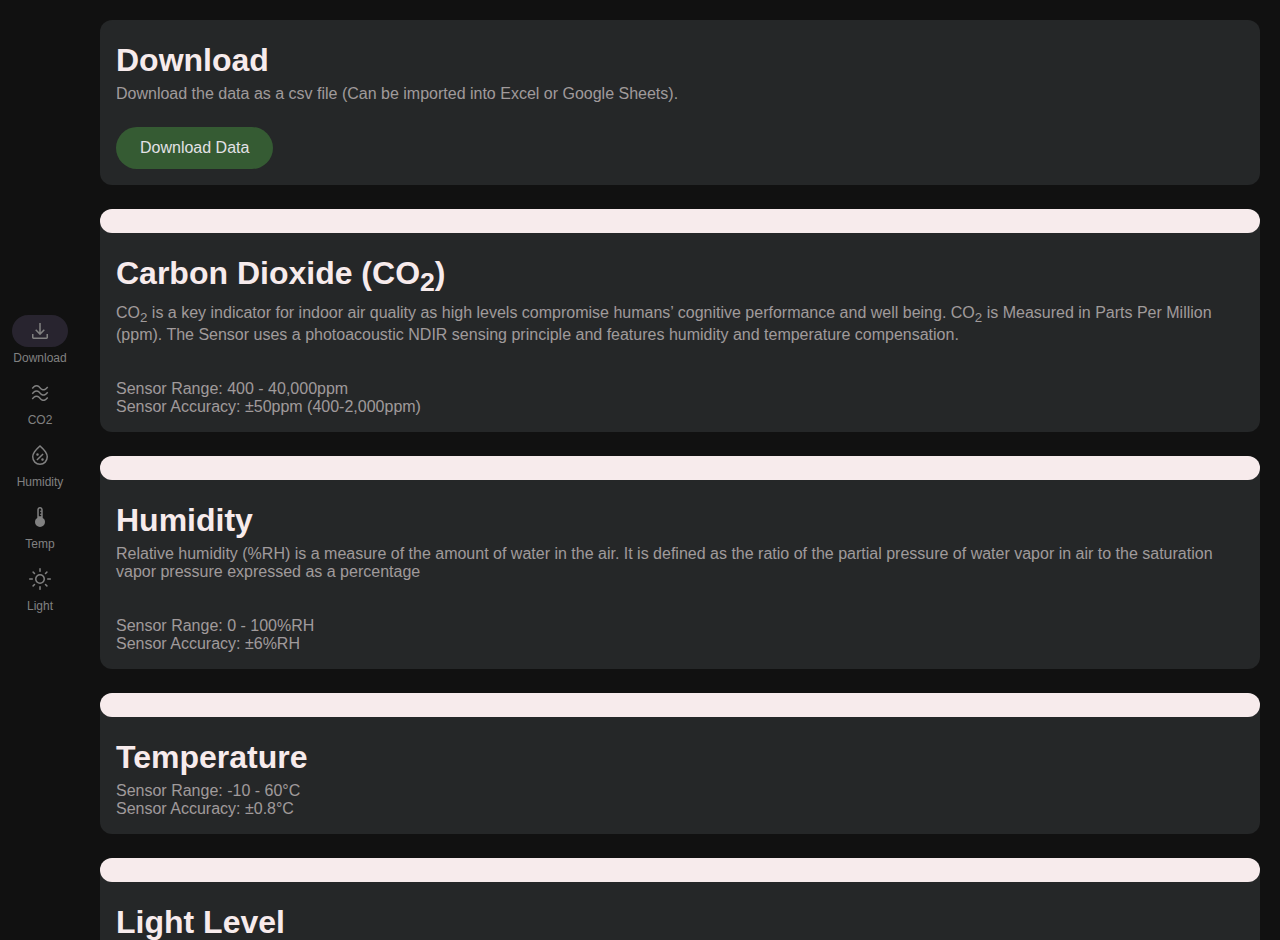
==== data source (not gzipped)/index.html @ 87ccb161 "Updated Webserver For CO2 Data" ====
<!DOCTYPE html>
<html>

<head>
    <meta name="viewport" content="width=device-width, initial-scale=1">
    <title>Kea CO2</title>
    <link rel="stylesheet" href="index.css">
    <script src="apexcharts.min.js"></script>
</head>
<script>
    function select(element) {
        document.querySelectorAll('.selected').forEach(e => { e.classList.remove('selected') })
        element.querySelector('.activeIndicator').classList.add('selected')
    }
</script>

<body>
    <div class="page">
        <div class="sideBar">
            <a href="#download">
                <div class="item" onclick="select(this)">
                    <div class="activeIndicator selected">
                        <img class="icon" src="download.svg">
                    </div>
                    <div class="label">Download</div>
                </div>
            </a>
            <a href="#CO2">
                <div class="item" onclick="select(this)">
                    <div class="activeIndicator">
                        <img class="icon" src="co2.svg">
                    </div>
                    <div class="label">CO2</div>
                </div>
            </a>
            <a href="#Humidity">
                <div class="item" onclick="select(this)">
                    <div class="activeIndicator">
                        <img class="icon" src="humidity.svg">
                    </div>
                    <div class="label">Humidity</div>
                </div>
            </a>
            <a href="#Temperature">
                <div class="item" onclick="select(this)">
                    <div class="activeIndicator">
                        <img class="icon" src="temperature.svg">
                    </div>
                    <div class="label">Temp</div>
                </div>
            </a>
            <a href="#Light">
                <div class="item" onclick="select(this)">
                    <div class="activeIndicator">
                        <img class="icon" src="light.svg">
                    </div>
                    <div class="label">Light</div>
                </div>
            </a>
        </div>
        <div class="content">
            <div class="card" id="download">
                <div class="cardContent">
                    <h1>Download</h1>
                    <p>Download the data as a csv file (Can be imported into Excel or Google Sheets).</p>
                    <a href="Kea-CO2-Data.csv" download="Kea-CO2-Data.csv">
                        <div class="cardButton">Download Data</div>
                    </a>
                </div>
            </div>
            <div class="card" id="CO2">
                <div class="chart" id="chartCO2"></div>
                <div class="cardContent">
                    <h1>Carbon Dioxide (CO<sub>2</sub>)</h1>
                    <p>
                        CO<sub>2</sub> is a key indicator for indoor air quality as high levels compromise humans’
                        cognitive performance and well being.
                        CO<sub>2</sub> is Measured in Parts Per Million (ppm).
                        The Sensor uses a photoacoustic NDIR sensing principle and features humidity and temperature
                        compensation.
                    </p>
                    <br></br>
                    <p>Sensor Range: 400 - 40,000ppm</p>
                    <p>Sensor Accuracy: &plusmn;50ppm (400-2,000ppm)</p>
                </div>
            </div>
            <div class="card" id="Humidity">
                <div class="chart" id="chartHumidity"></div>
                <div class="cardContent">
                    <h1>Humidity</h1>
                    <p>
                        Relative humidity (%RH) is a measure of the amount of water in the air.
                        It is defined as the ratio of the partial pressure of water vapor in air to the saturation vapor
                        pressure expressed as a percentage
                    </p>
                    <br></br>
                    <p>Sensor Range: 0 - 100%RH</p>
                    <p>Sensor Accuracy: &plusmn;6%RH</p>
                </div>
            </div>
            <div class="card" id="temperature">
                <div class="chart" id="chartTemperature"></div>
                <div class="cardContent">
                    <h1>Temperature</h1>
                    <p>Sensor Range: -10 - 60&deg;C</p>
                    <p>Sensor Accuracy: &plusmn;0.8&deg;C</p>
                </div>
            </div>
            <div class="card" id="Light">
                <div class="chart" id="chartLight"></div>
                <div class="cardContent">
                    <h1>Light Level</h1>
                    <p>
                        Lux (symbol: lx) is the SI unit of illuminance per unit area. It is equal to one lumen per
                        square metre.
                        The Sensor features 50 Hz and 60 Hz (Mains Power) flicker noise rejection.
                    </p>
                    <br></br>
                    <p>Sensor Range: 0 - 120,000lx</p>
                    <p>Sensor Resolution: &plusmn;0.004lx</p>
                </div>
            </div>
        </div>
    </div>
</body>

<script>
    var numberOfDataSeries = 4
    var defaultChartOptions = {
        series: [{
            name: "Default Series Name",
            data: []
        }],
        chart: {
            type: 'line',
            height: 350,
            animations: {
                easing: 'easein',
            },
            fontFamily: 'Lato, sans-serif',
            foreColor: '#111',
            // zoom: {
            //     enabled: true,
            //     autoScaleYaxis: false,
            //     zoomedArea: {
            //         fill: {
            //             color: '#f5f5f5',
            //             opacity: 0.4
            //         },
            //         stroke: {
            //             color: '#f5f5f5',
            //             opacity: 0.4,
            //             width: 1
            //         }
            //     }
            // },
            toolbar: {
                show: true,
                tools: {
                    download: '<img class="icon" src="download.svg" width="50">',
                    selection: false,
                    zoom: false,
                    zoomin: false,
                    zoomout: false,
                    pan: false,
                    reset: false,
                }
            },
        },
        //color: '#111',
        dataLabels: {
            enabled: true,
            style: {
                fontSize: '14px',
                fontFamily: 'Lato, sans-serif',
            },
            background: {
                enabled: true,
                foreColor: '#f5f5f5',
                padding: 8,
                borderRadius: 12,
                borderWidth: 0,
                opacity: 1,
            },
        },
        stroke: {
            curve: 'smooth'
        },
        grid: {
            show: false,
        },
        markers: {
            size: 0,
            hover: {
                size: 0,
            }
        },
        xaxis: {
            axisTicks: {
                color: '#111',
            },
            axisBorder: {
                show: true,
                color: '#111',
            },
            labels: {
                style: {
                    fontSize: '12px',
                    fontWeight: 300,
                },
            },
        },
        yaxis: {
            title: {
                style: {
                    fontSize: '12px',
                    fontWeight: 300,
                },
            },
            axisTicks: {
                color: '#111',
                show: true,
            },
            axisBorder: {
                show: true,
                color: '#111',
            },
            labels: {
                style: {
                    colors: '#111',
                    fontSize: '12px',
                    fontFamily: 'Lato, sans-serif',
                    fontWeight: 300,
                },
            },
        },
    };

    var co2Options = Object.assign({}, JSON.parse(JSON.stringify(defaultChartOptions))) // clone the defaults, then overload the specifics
    co2Options.series[0].name = "CO2"
    co2Options.yaxis.title.text = 'Parts Per Million (PPM)'
    co2Options.series[0].color = '#70AE6E'

    var humidityOptions = Object.assign({}, JSON.parse(JSON.stringify(defaultChartOptions))) // clone the defaults, then overload the specifics
    humidityOptions.series[0].name = "Humidity"
    humidityOptions.yaxis.title.text = 'Relative humidity (%RH)'
    humidityOptions.series[0].color = '#333745'

    var temperatureOptions = Object.assign({}, JSON.parse(JSON.stringify(defaultChartOptions))) // clone the defaults, then overload the specifics
    temperatureOptions.series[0].name = "Temperature"
    temperatureOptions.yaxis.title.text = 'Temperature (\xB0C)'
    temperatureOptions.series[0].color = '#FE5F55'

    var lightOptions = Object.assign({}, JSON.parse(JSON.stringify(defaultChartOptions))) // clone the defaults, then overload the specifics
    lightOptions.series[0].name = "Light Level"
    lightOptions.yaxis.title.text = 'Lux (lm/m\xB2)'
    lightOptions.series[0].color = '#8B6220'

    var chartCO2 = new ApexCharts(document.querySelector("#chartCO2"), co2Options);
    var chartHumidity = new ApexCharts(document.querySelector("#chartHumidity"), humidityOptions);
    var chartTemperature = new ApexCharts(document.querySelector("#chartTemperature"), temperatureOptions);
    var chartLight = new ApexCharts(document.querySelector("#chartLight"), lightOptions);

    window.onload = getData

    function getData() {
        var xhttp = new XMLHttpRequest();
        xhttp.onreadystatechange = function () {
            if (this.readyState == 4 && this.status == 200) {
                var lines = this.responseText.split("\n");
                lines && lines.forEach((line, lineNumber) => {
                    line = line.replace(/,\s*$/, "") // remove any trailing comma and white space
                    var rowValues = line.split(",")
                    if (rowValues.length != (numberOfDataSeries + 1)) { // skip incomplete lines
                        console.log(`Line #${lineNumber} has ${rowValues.length} values, but we were expecting ${numberOfDataSeries + 2}\nLine: ${line}`)
                    } else {
                        if (lineNumber != 0) { // ignore header row values
                            rowValues = rowValues.map(val => val.replace('\r', '')) // clean up \r from any values

                            co2Options.series[0].data.push({ x: `${rowValues[0]}`, y: rowValues[1] })
                            humidityOptions.series[0].data.push({ x: `${rowValues[0]}`, y: rowValues[2] })
                            temperatureOptions.series[0].data.push({ x: `${rowValues[0]}`, y: rowValues[3] })
                            lightOptions.series[0].data.push({ x: `${rowValues[0]}`, y: rowValues[4] })
                        }
                    }
                })
                // push null value at end (x is a non-breaking space)
                co2Options.series[0].data.push({ x: '\xa0', y: null })
                humidityOptions.series[0].data.push({ x: '\xa0', y: null })
                temperatureOptions.series[0].data.push({ x: '\xa0', y: null })
                lightOptions.series[0].data.push({ x: '\xa0', y: null })

                chartCO2.render()
                chartHumidity.render()
                chartTemperature.render()
                chartLight.render()
            }
        };
        xhttp.open("GET", "Kea-CO2-Data.csv", true);
        xhttp.send();
    }
</script>

</html>
---- data source (not gzipped)/index.css ----
body {
    margin: 0;
    background-color: #111;
    font-family: "Lato", sans-serif;
}

div.debug { /* remove debug to enable */
    border-width: 1px;
    border-color: #818181;
    border-style: dotted;
}

.page {
    display: flex;
}

.content {
    overflow: auto;
    height: 100vh;
    width: 100vw;
    padding: 20px;
}

.chart {
    border-radius: 12px;
    background: #F7EBEC;
    padding: 12px; 
}

.card {
    border-radius: 12px;
    background: #252728;
    padding: 0px;
    margin-bottom: 24px;
}

.cardContent {
    padding:16px; 
}

h1  {
    color:#F7EBEC;
    margin-top:6px;
    margin-bottom:6px;
    font-family:"Lato", sans-serif;
}

p  {
    color:#f7ebec97;
    font-family:"Lato", sans-serif;
    font-size: 16px;
    font-weight:lighter;
    margin-top:0px;
    margin-bottom:0px;
}

.cardButton {
    text-decoration:none;
    width:fit-content;
    border-radius:24px;
    background:#355B33;
    margin-top:24px;
    padding: 12px 24px 12px 24px;
    font-weight:100;
    font-size:16px;
    color:#e3e2e6;
    text-align:center;
}

/* .content>p {
    color: #f7ebeca6;
} */

.activeIndicator {
    display: flex;
    height: 32px;
    width: 56px;
    border-radius: 16px;
    margin: 0px 12px 4px 12px;
}

.icon {
    height: 24px;
    width: 24px;
    margin-left: auto;
    margin-right: auto;
    padding: 4px;
}

.sideBar {
    display: flex;
    flex-direction: column;
    width: 80px;
    justify-content: center;
}

.sideBar>a {
    text-decoration: none;
    padding-bottom: 12px;
}

a {
    text-decoration: none;
}

.sideBar>a>.item>.label {
    font-weight: 300;
    font-size: 12px;
    color: #818181;
    text-align: center;
}

.sideBar>a>.item:hover .activeIndicator,
.selected {
    background-color: #28242f;
}
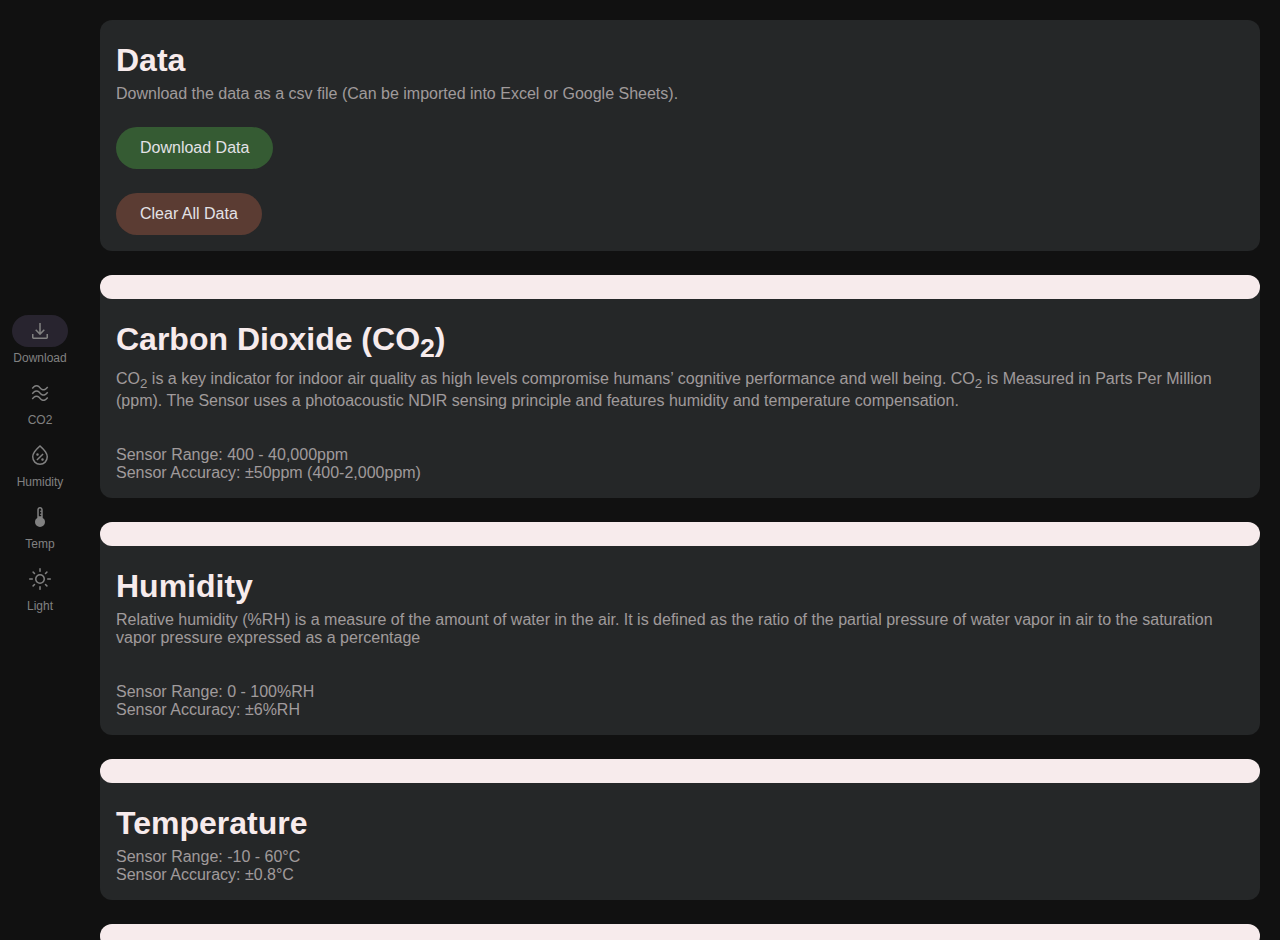
==== commit f022b6fb: "Clear Data Button added" ====
--- a/data source (not gzipped)/index.html
+++ b/data source (not gzipped)/index.html
@@ -60,12 +60,21 @@
         </div>
         <div class="content">
             <div class="card" id="download">
-                <div class="cardContent">
-                    <h1>Download</h1>
+                <div class="cardContent" style="padding:16px; ">
+                    <h1>Data</h1>
                     <p>Download the data as a csv file (Can be imported into Excel or Google Sheets).</p>
-                    <a href="Kea-CO2-Data.csv" download="Kea-CO2-Data.csv">
-                        <div class="cardButton">Download Data</div>
-                    </a>
+                    <div class="flex-container">
+                        <div class = "flex-box">
+                            <a href="Kea-CO2-Data.csv" download="Kea-CO2-Data.csv">
+                                <div class="cardButton"  style = "background:#355B33;">Download Data</div>
+                            </a>
+                        </div>
+                        <div class = "flex-box">
+                            <a href="clear.html">
+                                <div class="cardButton" style = "background:#5b3c33;">Clear All Data</div>
+                            </a>
+                        </div>
+                    </div>
                 </div>
             </div>
             <div class="card" id="CO2">
@@ -98,7 +107,7 @@
                     <p>Sensor Accuracy: &plusmn;6%RH</p>
                 </div>
             </div>
-            <div class="card" id="temperature">
+            <div class="card" id="Temperature">
                 <div class="chart" id="chartTemperature"></div>
                 <div class="cardContent">
                     <h1>Temperature</h1>
@@ -117,7 +126,7 @@
                     </p>
                     <br></br>
                     <p>Sensor Range: 0 - 120,000lx</p>
-                    <p>Sensor Resolution: &plusmn;0.004lx</p>
+                    <p>Sensor Resolution: &plusmn;0.01lx</p>
                 </div>
             </div>
         </div>
@@ -125,35 +134,14 @@
 </body>
 
 <script>
-    var numberOfDataSeries = 4
     var defaultChartOptions = {
-        series: [{
-            name: "Default Series Name",
-            data: []
-        }],
         chart: {
             type: 'line',
+            decimalsInFloat: 0,
             height: 350,
             animations: {
-                easing: 'easein',
-            },
-            fontFamily: 'Lato, sans-serif',
-            foreColor: '#111',
-            // zoom: {
-            //     enabled: true,
-            //     autoScaleYaxis: false,
-            //     zoomedArea: {
-            //         fill: {
-            //             color: '#f5f5f5',
-            //             opacity: 0.4
-            //         },
-            //         stroke: {
-            //             color: '#f5f5f5',
-            //             opacity: 0.4,
-            //             width: 1
-            //         }
-            //     }
-            // },
+                enabled: false,
+            },
             toolbar: {
                 show: true,
                 tools: {
@@ -167,138 +155,66 @@
                 }
             },
         },
-        //color: '#111',
-        dataLabels: {
-            enabled: true,
-            style: {
-                fontSize: '14px',
-                fontFamily: 'Lato, sans-serif',
-            },
-            background: {
-                enabled: true,
-                foreColor: '#f5f5f5',
-                padding: 8,
-                borderRadius: 12,
-                borderWidth: 0,
-                opacity: 1,
-            },
+        series: [],
+        noData: {
+            text: 'Loading Data...'
         },
         stroke: {
             curve: 'smooth'
         },
-        grid: {
-            show: false,
-        },
-        markers: {
-            size: 0,
-            hover: {
-                size: 0,
-            }
-        },
         xaxis: {
+            tickAmount: 5,
             axisTicks: {
-                color: '#111',
+                show: true,
             },
             axisBorder: {
                 show: true,
-                color: '#111',
-            },
-            labels: {
+            },
+            type: 'numeric',
+            title: {
+                text: 'Minutes',
                 style: {
-                    fontSize: '12px',
                     fontWeight: 300,
                 },
             },
         },
-        yaxis: {
-            title: {
-                style: {
-                    fontSize: '12px',
-                    fontWeight: 300,
-                },
-            },
-            axisTicks: {
-                color: '#111',
-                show: true,
-            },
-            axisBorder: {
-                show: true,
-                color: '#111',
-            },
-            labels: {
-                style: {
-                    colors: '#111',
-                    fontSize: '12px',
-                    fontFamily: 'Lato, sans-serif',
-                    fontWeight: 300,
-                },
-            },
-        },
     };
 
-    var co2Options = Object.assign({}, JSON.parse(JSON.stringify(defaultChartOptions))) // clone the defaults, then overload the specifics
-    co2Options.series[0].name = "CO2"
-    co2Options.yaxis.title.text = 'Parts Per Million (PPM)'
-    co2Options.series[0].color = '#70AE6E'
-
-    var humidityOptions = Object.assign({}, JSON.parse(JSON.stringify(defaultChartOptions))) // clone the defaults, then overload the specifics
-    humidityOptions.series[0].name = "Humidity"
-    humidityOptions.yaxis.title.text = 'Relative humidity (%RH)'
-    humidityOptions.series[0].color = '#333745'
-
-    var temperatureOptions = Object.assign({}, JSON.parse(JSON.stringify(defaultChartOptions))) // clone the defaults, then overload the specifics
-    temperatureOptions.series[0].name = "Temperature"
-    temperatureOptions.yaxis.title.text = 'Temperature (\xB0C)'
-    temperatureOptions.series[0].color = '#FE5F55'
-
-    var lightOptions = Object.assign({}, JSON.parse(JSON.stringify(defaultChartOptions))) // clone the defaults, then overload the specifics
-    lightOptions.series[0].name = "Light Level"
-    lightOptions.yaxis.title.text = 'Lux (lm/m\xB2)'
-    lightOptions.series[0].color = '#8B6220'
-
-    var chartCO2 = new ApexCharts(document.querySelector("#chartCO2"), co2Options);
-    var chartHumidity = new ApexCharts(document.querySelector("#chartHumidity"), humidityOptions);
-    var chartTemperature = new ApexCharts(document.querySelector("#chartTemperature"), temperatureOptions);
-    var chartLight = new ApexCharts(document.querySelector("#chartLight"), lightOptions);
-
-    window.onload = getData
-
-    function getData() {
-        var xhttp = new XMLHttpRequest();
-        xhttp.onreadystatechange = function () {
-            if (this.readyState == 4 && this.status == 200) {
-                var lines = this.responseText.split("\n");
-                lines && lines.forEach((line, lineNumber) => {
-                    line = line.replace(/,\s*$/, "") // remove any trailing comma and white space
-                    var rowValues = line.split(",")
-                    if (rowValues.length != (numberOfDataSeries + 1)) { // skip incomplete lines
-                        console.log(`Line #${lineNumber} has ${rowValues.length} values, but we were expecting ${numberOfDataSeries + 2}\nLine: ${line}`)
-                    } else {
-                        if (lineNumber != 0) { // ignore header row values
-                            rowValues = rowValues.map(val => val.replace('\r', '')) // clean up \r from any values
-
-                            co2Options.series[0].data.push({ x: `${rowValues[0]}`, y: rowValues[1] })
-                            humidityOptions.series[0].data.push({ x: `${rowValues[0]}`, y: rowValues[2] })
-                            temperatureOptions.series[0].data.push({ x: `${rowValues[0]}`, y: rowValues[3] })
-                            lightOptions.series[0].data.push({ x: `${rowValues[0]}`, y: rowValues[4] })
-                        }
-                    }
+    let charts = []
+    charts.push(new ApexCharts(document.querySelector("#chartCO2"), defaultChartOptions));
+    charts.push(new ApexCharts(document.querySelector("#chartHumidity"), defaultChartOptions));
+    charts.push(new ApexCharts(document.querySelector("#chartTemperature"), defaultChartOptions));
+    charts.push(new ApexCharts(document.querySelector("#chartLight"), defaultChartOptions));
+
+    charts.forEach(
+        chart => { chart.render() }
+    )
+    updateData();
+
+    setInterval(updateData, 30000);
+
+    function updateData() {
+        fetch('data.json')
+            .then(response => response.json())
+            .then(response => {
+                response.forEach((dataSeries, index) => {
+                    dataSeries.data.sort((a, b) => a[0] - b[0])
+                    let i = dataSeries.data[32][0]
+                    dataSeries.data.forEach((datapoint) => {
+                       datapoint[0] = datapoint[0] - i
+                    })
+                    charts[index].updateSeries([dataSeries])
+                    charts[index].updateOptions({ yaxis: { title: { text: dataSeries.y_title, style: { fontWeight: 300 } }, }, })
                 })
-                // push null value at end (x is a non-breaking space)
-                co2Options.series[0].data.push({ x: '\xa0', y: null })
-                humidityOptions.series[0].data.push({ x: '\xa0', y: null })
-                temperatureOptions.series[0].data.push({ x: '\xa0', y: null })
-                lightOptions.series[0].data.push({ x: '\xa0', y: null })
-
-                chartCO2.render()
-                chartHumidity.render()
-                chartTemperature.render()
-                chartLight.render()
-            }
-        };
-        xhttp.open("GET", "Kea-CO2-Data.csv", true);
-        xhttp.send();
+            })
     }
+
+    function clearData() {
+            var xhttp = new XMLHttpRequest();
+            xhttp.open("GET", "/clear", true);
+            xhttp.send();
+        }
+
 </script>
 
 </html>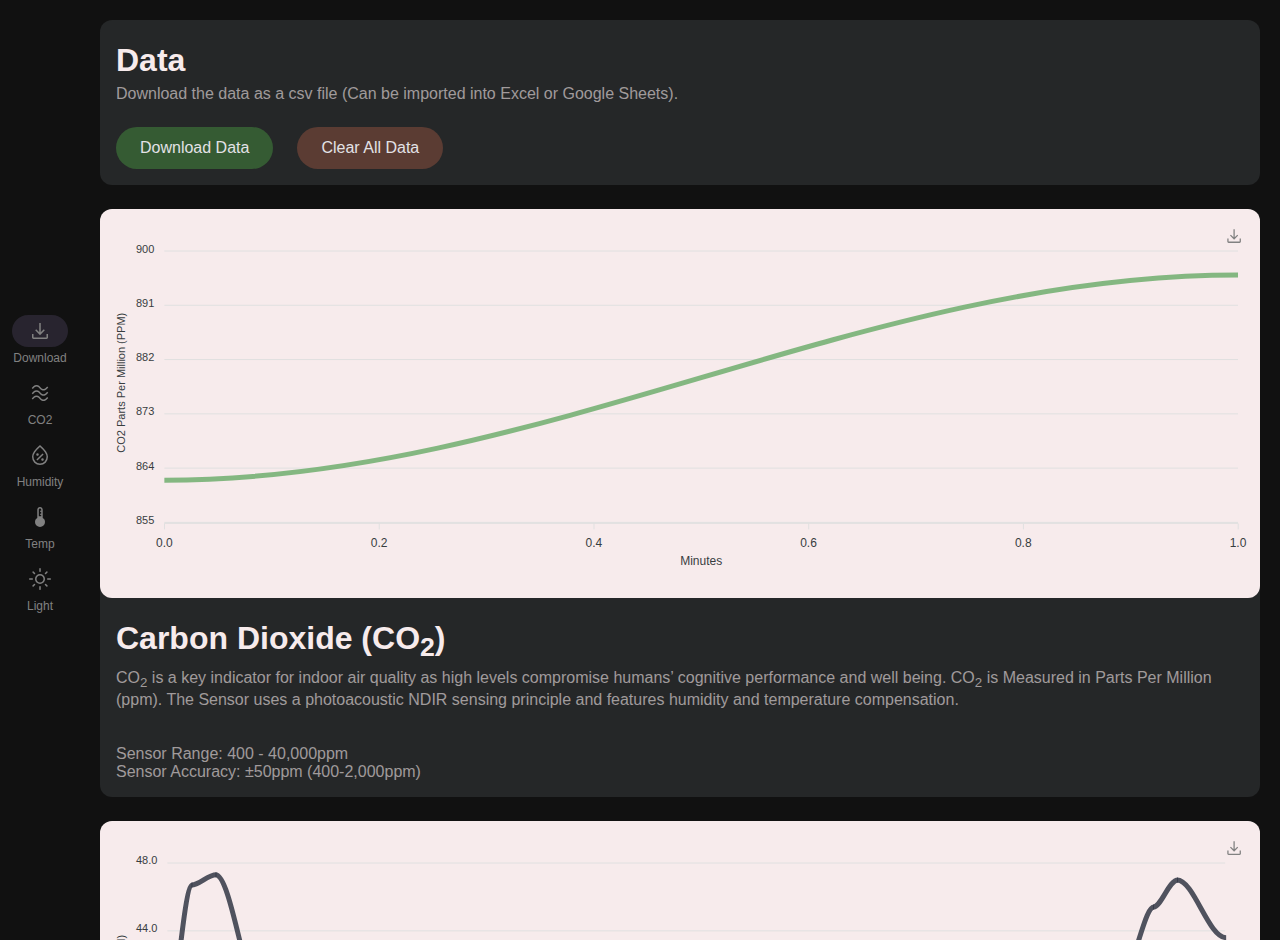
==== commit 94cec48b: "Merge pull request #4 from CDFER/V0.1.0" ====
--- a/data source (not gzipped)/index.html
+++ b/data source (not gzipped)/index.html
@@ -199,7 +199,7 @@
             .then(response => {
                 response.forEach((dataSeries, index) => {
                     dataSeries.data.sort((a, b) => a[0] - b[0])
-                    let i = dataSeries.data[32][0]
+                    let i = dataSeries.data[0][0]
                     dataSeries.data.forEach((datapoint) => {
                        datapoint[0] = datapoint[0] - i
                     })
--- a/data source (not gzipped)/index.css
+++ b/data source (not gzipped)/index.css
@@ -4,11 +4,11 @@
     font-family: "Lato", sans-serif;
 }
 
-div.debug { /* remove debug to enable */
+/* div.debug {
     border-width: 1px;
     border-color: #818181;
     border-style: dotted;
-}
+} */
 
 .page {
     display: flex;
@@ -38,16 +38,26 @@
     padding:16px; 
 }
 
+.flex-container {
+  display: flex;
+  flex-wrap: wrap;
+}
+
+.flex-box {
+    width:fit-content;
+    padding: 24px 24px 0px 0px;
+}
+
 h1  {
     color:#F7EBEC;
     margin-top:6px;
     margin-bottom:6px;
-    font-family:"Lato", sans-serif;
+    /* font-family:"Lato", sans-serif; */
 }
 
 p  {
     color:#f7ebec97;
-    font-family:"Lato", sans-serif;
+    /* font-family:"Lato", sans-serif; */
     font-size: 16px;
     font-weight:lighter;
     margin-top:0px;
@@ -58,18 +68,13 @@
     text-decoration:none;
     width:fit-content;
     border-radius:24px;
-    background:#355B33;
-    margin-top:24px;
+    /* margin-top:24px; */
     padding: 12px 24px 12px 24px;
-    font-weight:100;
+    /* font-weight:100; */
     font-size:16px;
     color:#e3e2e6;
     text-align:center;
 }
-
-/* .content>p {
-    color: #f7ebeca6;
-} */
 
 .activeIndicator {
     display: flex;
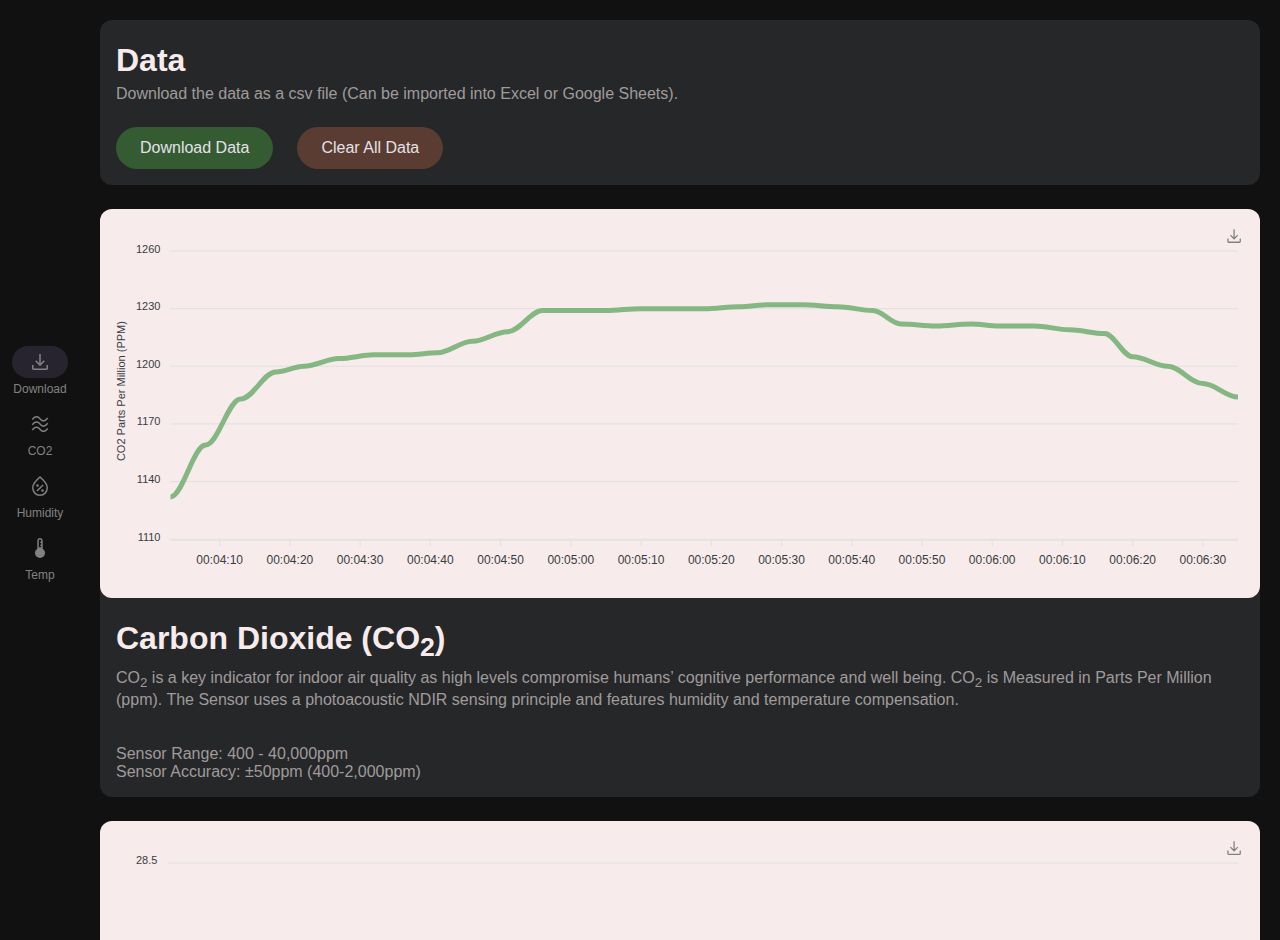
==== commit d7f4728d: "rewrite prep fro 0.3.0" ====
--- a/data source (not gzipped)/index.html
+++ b/data source (not gzipped)/index.html
@@ -49,14 +49,6 @@
                     <div class="label">Temp</div>
                 </div>
             </a>
-            <a href="#Light">
-                <div class="item" onclick="select(this)">
-                    <div class="activeIndicator">
-                        <img class="icon" src="light.svg">
-                    </div>
-                    <div class="label">Light</div>
-                </div>
-            </a>
         </div>
         <div class="content">
             <div class="card" id="download">
@@ -64,14 +56,14 @@
                     <h1>Data</h1>
                     <p>Download the data as a csv file (Can be imported into Excel or Google Sheets).</p>
                     <div class="flex-container">
-                        <div class = "flex-box">
+                        <div class="flex-box">
                             <a href="Kea-CO2-Data.csv" download="Kea-CO2-Data.csv">
-                                <div class="cardButton"  style = "background:#355B33;">Download Data</div>
+                                <div class="cardButton" style="background:#355B33;">Download Data</div>
                             </a>
                         </div>
-                        <div class = "flex-box">
+                        <div class="flex-box">
                             <a href="clear.html">
-                                <div class="cardButton" style = "background:#5b3c33;">Clear All Data</div>
+                                <div class="cardButton" style="background:#5b3c33;">Clear All Data</div>
                             </a>
                         </div>
                     </div>
@@ -115,18 +107,27 @@
                     <p>Sensor Accuracy: &plusmn;0.8&deg;C</p>
                 </div>
             </div>
-            <div class="card" id="Light">
-                <div class="chart" id="chartLight"></div>
-                <div class="cardContent">
-                    <h1>Light Level</h1>
-                    <p>
-                        Lux (symbol: lx) is the SI unit of illuminance per unit area. It is equal to one lumen per
-                        square metre.
-                        The Sensor features 50 Hz and 60 Hz (Mains Power) flicker noise rejection.
-                    </p>
-                    <br></br>
-                    <p>Sensor Range: 0 - 120,000lx</p>
-                    <p>Sensor Resolution: &plusmn;0.01lx</p>
+            <div class="card">
+                <div class="cardContent" style="padding:16px; ">
+                    <h1>LightBar</h1>
+                    <div class="flex-container">
+                        <div class="flex-box">
+                            <a href="off">
+                                <div class="cardButton" style="background:#5b3c33;">Turn Off</div>
+                            </a>
+                        </div>
+                        <!-- <div class="flex-box">
+                            <a href="on">
+                                <div class="cardButton" style="background:#355B33;">Turn On</div>
+                            </a>
+                        </div> -->
+                    </div>
+                </div>
+            </div>
+            <div class="card">
+                <div class="cardContent">
+                    <p>Made by KeaStudios</p>
+                    <p>In Aotearoa, New Zealand</p>
                 </div>
             </div>
         </div>
@@ -163,35 +164,24 @@
             curve: 'smooth'
         },
         xaxis: {
-            tickAmount: 5,
-            axisTicks: {
-                show: true,
-            },
-            axisBorder: {
-                show: true,
-            },
-            type: 'numeric',
-            title: {
-                text: 'Minutes',
-                style: {
-                    fontWeight: 300,
-                },
-            },
-        },
+            type: 'datetime',
+            labels: {
+                datetimeUTC: false,
+            }
+        }
     };
 
     let charts = []
     charts.push(new ApexCharts(document.querySelector("#chartCO2"), defaultChartOptions));
     charts.push(new ApexCharts(document.querySelector("#chartHumidity"), defaultChartOptions));
     charts.push(new ApexCharts(document.querySelector("#chartTemperature"), defaultChartOptions));
-    charts.push(new ApexCharts(document.querySelector("#chartLight"), defaultChartOptions));
 
     charts.forEach(
         chart => { chart.render() }
     )
     updateData();
 
-    setInterval(updateData, 30000);
+    setInterval(updateData, 5000);
 
     function updateData() {
         fetch('data.json')
@@ -201,7 +191,7 @@
                     dataSeries.data.sort((a, b) => a[0] - b[0])
                     let i = dataSeries.data[0][0]
                     dataSeries.data.forEach((datapoint) => {
-                       datapoint[0] = datapoint[0] - i
+                        datapoint[0] = datapoint[0] * 1000
                     })
                     charts[index].updateSeries([dataSeries])
                     charts[index].updateOptions({ yaxis: { title: { text: dataSeries.y_title, style: { fontWeight: 300 } }, }, })
@@ -210,10 +200,10 @@
     }
 
     function clearData() {
-            var xhttp = new XMLHttpRequest();
-            xhttp.open("GET", "/clear", true);
-            xhttp.send();
-        }
+        var xhttp = new XMLHttpRequest();
+        xhttp.open("GET", "/clear", true);
+        xhttp.send();
+    }
 
 </script>
 
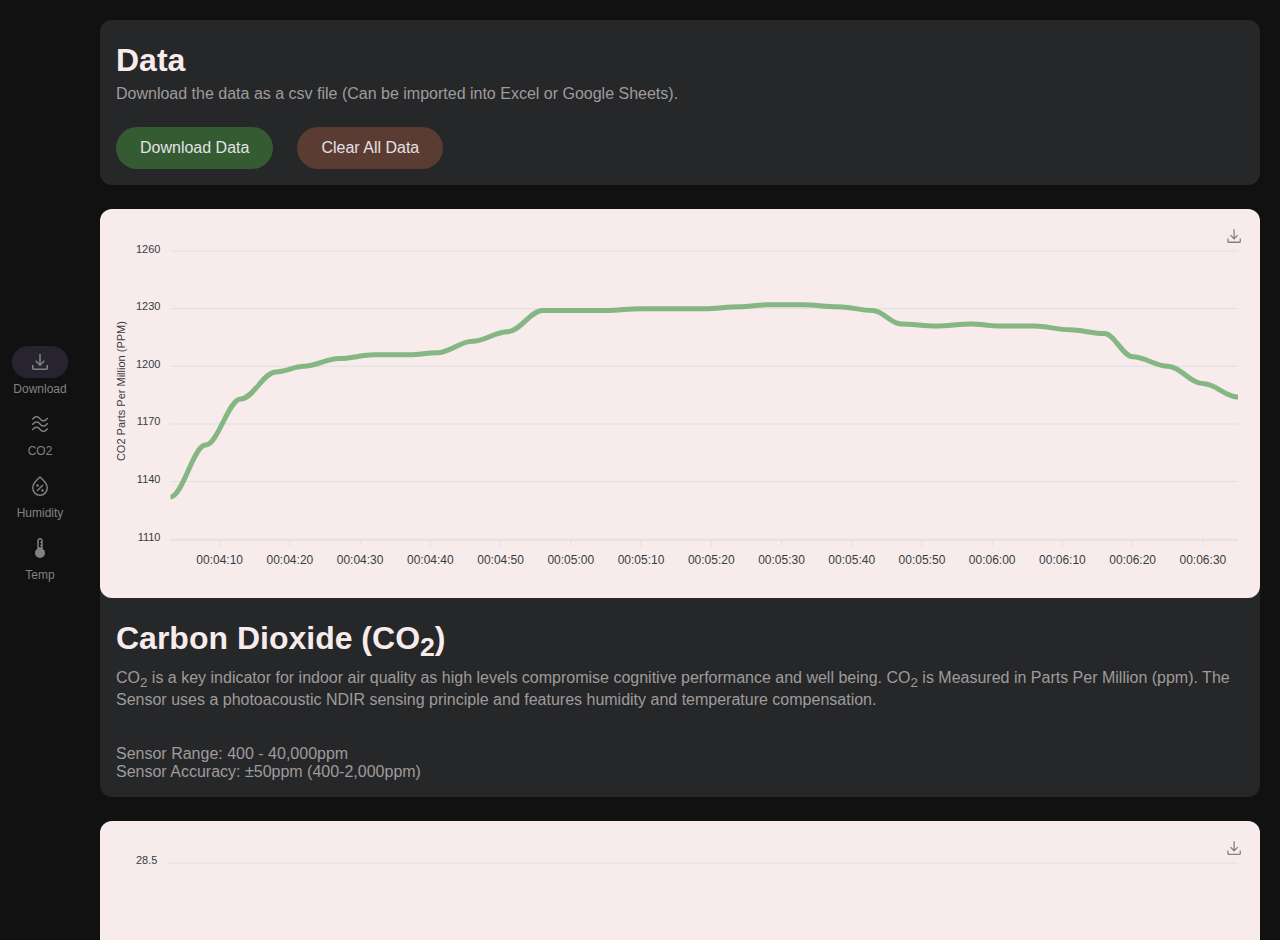
==== commit e3b3f66d: "fixed SSID Duplication bugfixes added check for HTML on boot bugfix HTML" ====
--- a/data source (not gzipped)/index.html
+++ b/data source (not gzipped)/index.html
@@ -74,8 +74,8 @@
                 <div class="cardContent">
                     <h1>Carbon Dioxide (CO<sub>2</sub>)</h1>
                     <p>
-                        CO<sub>2</sub> is a key indicator for indoor air quality as high levels compromise humans’
-                        cognitive performance and well being.
+                        CO<sub>2</sub> is a key indicator for indoor air quality as high levels compromise cognitive
+                        performance and well being.
                         CO<sub>2</sub> is Measured in Parts Per Million (ppm).
                         The Sensor uses a photoacoustic NDIR sensing principle and features humidity and temperature
                         compensation.
